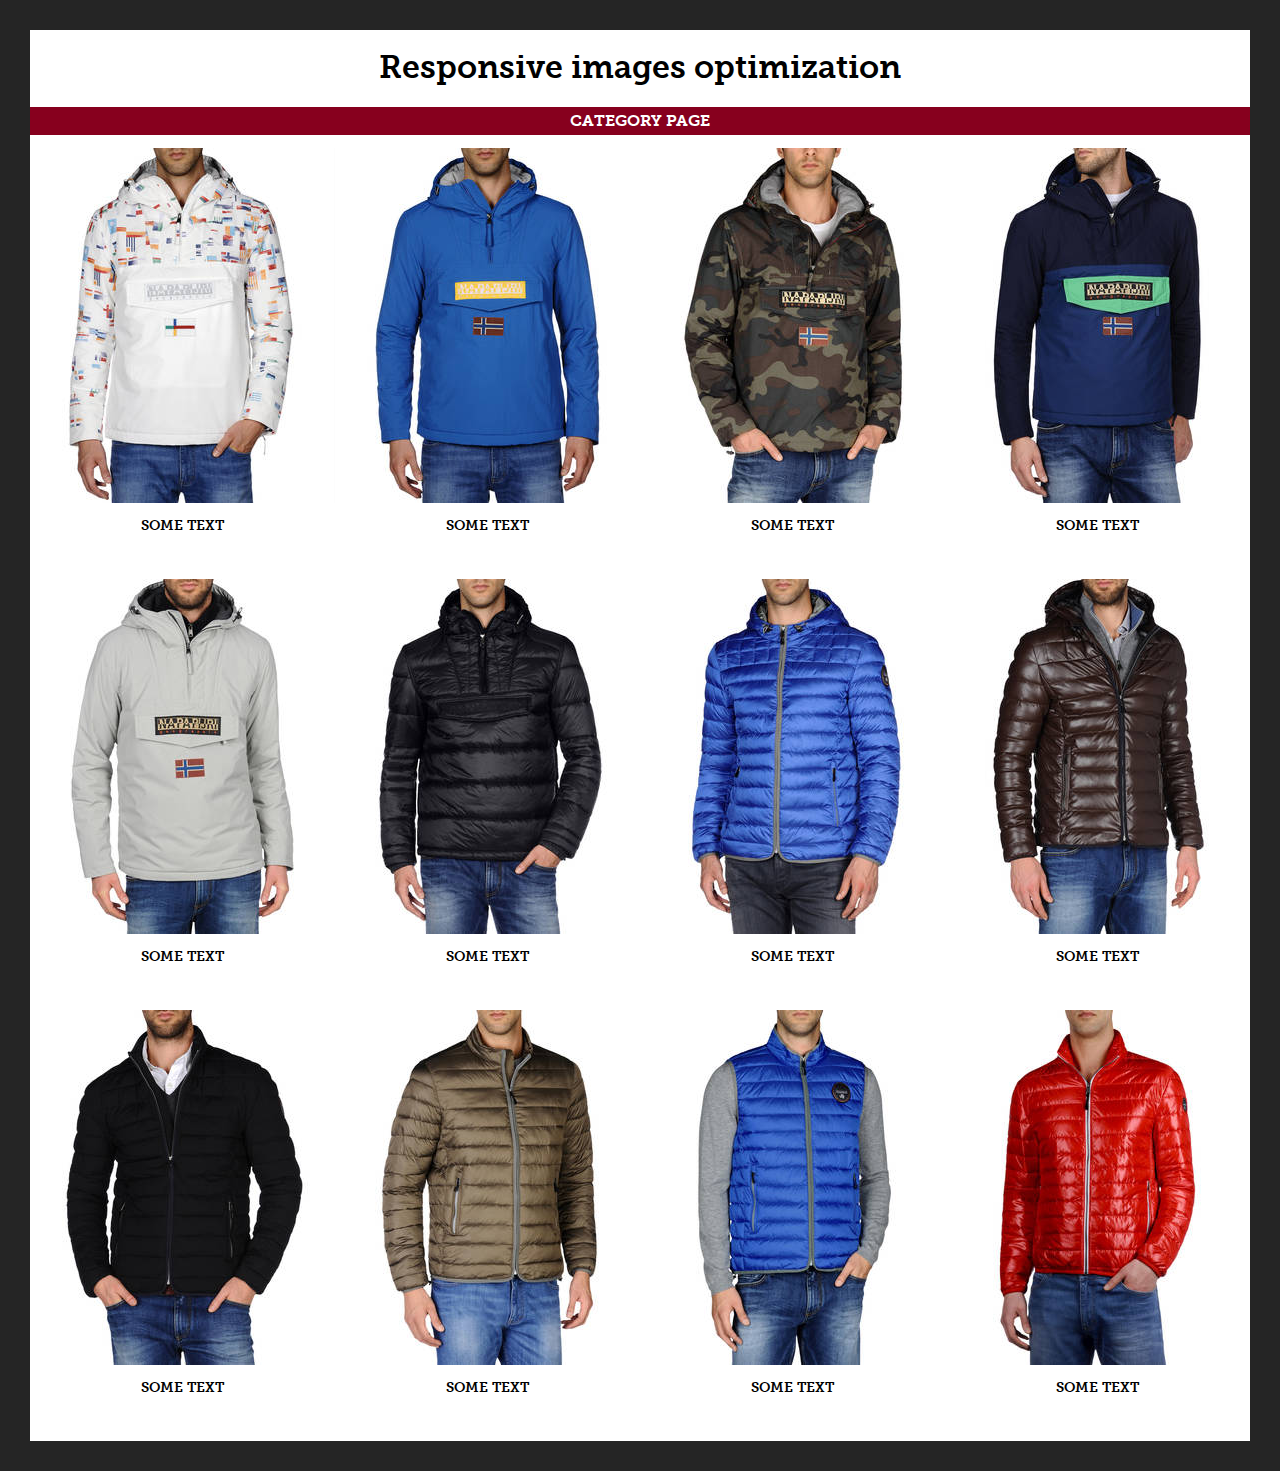
==== step1.html @ 43b64e68 "First commit" ====
<!doctype html>
<html>
<head>
    <meta charset="UTF-8">
    <meta http-equiv="X-UA-Compatible" content="IE=edge,chrome=1">
    <meta name="viewport" content="width=device-width, initial-scale=1">
    <title>LazyLoad example of usage with srcset and sizes</title>
    <link rel="stylesheet" href="css/style-step1.css">
    <script src="js/vendor/picturefill/dist/picturefill.min.js" async></script>
</head>
<body>
<div class="container">
    <header>
        <h1>Responsive images optimization</h1>
    </header>
    <section>
        <h2>Category page</h2>
        <ul class="products cf">
            <li><img src="img/napas/41596512KD_99_n_f_305w.jpg"
                     srcset="img/napas/41596512KD_99_n_f_241w.jpg 241w,
                        img/napas/41596512KD_99_n_f_305w.jpg 305w,
                        img/napas/41596512KD_99_n_f_320w.jpg 320w,
                        img/napas/41596512KD_99_n_f_374w.jpg 374w,
                        img/napas/41596512KD_99_n_f_472w.jpg 472w,
                        img/napas/41596512KD_99_n_f_482w.jpg 482w,
                        img/napas/41596512KD_99_n_f_568w.jpg 568w,
                        img/napas/41596512KD_99_n_f_610w.jpg 610w,
                        img/napas/41596512KD_99_n_f_666w.jpg 666w"
                     sizes="(min-width: 1280px) 305px,
                        (min-width: 1024px) calc((100vw - 60px) / 4),
                        (min-width: 768px) calc((100vw - 60px) / 3),
                        50vw"
                     alt="A product image">
                <div class="title">SOME TEXT</div></li>
            <li><img src="img/napas/41596480EX_99_n_f_305w.jpg"
                     srcset="img/napas/41596480EX_99_n_f_241w.jpg 241w, 
                        img/napas/41596480EX_99_n_f_305w.jpg 305w, 
                        img/napas/41596480EX_99_n_f_320w.jpg 320w, 
                        img/napas/41596480EX_99_n_f_374w.jpg 374w, 
                        img/napas/41596480EX_99_n_f_472w.jpg 472w, 
                        img/napas/41596480EX_99_n_f_482w.jpg 482w, 
                        img/napas/41596480EX_99_n_f_568w.jpg 568w, 
                        img/napas/41596480EX_99_n_f_610w.jpg 610w, 
                        img/napas/41596480EX_99_n_f_666w.jpg 666w"
                     sizes="(min-width: 1280px) 305px,
                        (min-width: 1024px) calc((100vw - 60px) / 4),
                        (min-width: 768px) calc((100vw - 60px) / 3),
                        50vw"
                     alt="A product image">
                <div class="title">SOME TEXT</div></li>
            <li><img src="img/napas/41546683PX_99_n_f_305w.jpg"
                     srcset="img/napas/41546683PX_99_n_f_241w.jpg 241w, 
                        img/napas/41546683PX_99_n_f_305w.jpg 305w, 
                        img/napas/41546683PX_99_n_f_320w.jpg 320w, 
                        img/napas/41546683PX_99_n_f_374w.jpg 374w, 
                        img/napas/41546683PX_99_n_f_472w.jpg 472w, 
                        img/napas/41546683PX_99_n_f_482w.jpg 482w, 
                        img/napas/41546683PX_99_n_f_568w.jpg 568w, 
                        img/napas/41546683PX_99_n_f_610w.jpg 610w, 
                        img/napas/41546683PX_99_n_f_666w.jpg 666w"
                     sizes="(min-width: 1280px) 305px,
                        (min-width: 1024px) calc((100vw - 60px) / 4),
                        (min-width: 768px) calc((100vw - 60px) / 3),
                        50vw"
                     alt="A product image">
                <div class="title">SOME TEXT</div></li>
            <li><img src="img/napas/41606086KS_99_n_f_305w.jpg"
                     srcset="img/napas/41606086KS_99_n_f_241w.jpg 241w, 
                        img/napas/41606086KS_99_n_f_305w.jpg 305w, 
                        img/napas/41606086KS_99_n_f_320w.jpg 320w, 
                        img/napas/41606086KS_99_n_f_374w.jpg 374w, 
                        img/napas/41606086KS_99_n_f_472w.jpg 472w, 
                        img/napas/41606086KS_99_n_f_482w.jpg 482w, 
                        img/napas/41606086KS_99_n_f_568w.jpg 568w, 
                        img/napas/41606086KS_99_n_f_610w.jpg 610w, 
                        img/napas/41606086KS_99_n_f_666w.jpg 666w"
                     sizes="(min-width: 1280px) 305px,
                        (min-width: 1024px) calc((100vw - 60px) / 4),
                        (min-width: 768px) calc((100vw - 60px) / 3),
                        50vw"
                     alt="A product image">
                <div class="title">SOME TEXT</div></li>
            <li><img src="img/napas/41465145HE_99_n_f_305w.jpg"
                     srcset="img/napas/41465145HE_99_n_f_241w.jpg 241w, 
                        img/napas/41465145HE_99_n_f_305w.jpg 305w, 
                        img/napas/41465145HE_99_n_f_320w.jpg 320w, 
                        img/napas/41465145HE_99_n_f_374w.jpg 374w, 
                        img/napas/41465145HE_99_n_f_472w.jpg 472w, 
                        img/napas/41465145HE_99_n_f_482w.jpg 482w, 
                        img/napas/41465145HE_99_n_f_568w.jpg 568w, 
                        img/napas/41465145HE_99_n_f_610w.jpg 610w, 
                        img/napas/41465145HE_99_n_f_666w.jpg 666w"
                     sizes="(min-width: 1280px) 305px,
                        (min-width: 1024px) calc((100vw - 60px) / 4),
                        (min-width: 768px) calc((100vw - 60px) / 3),
                        50vw"
                     alt="A product image">
                <div class="title">SOME TEXT</div></li>
            <li><img src="img/napas/41546684VP_99_n_f_305w.jpg"
                     srcset="img/napas/41546684VP_99_n_f_241w.jpg 241w, 
                        img/napas/41546684VP_99_n_f_305w.jpg 305w, 
                        img/napas/41546684VP_99_n_f_320w.jpg 320w, 
                        img/napas/41546684VP_99_n_f_374w.jpg 374w, 
                        img/napas/41546684VP_99_n_f_472w.jpg 472w, 
                        img/napas/41546684VP_99_n_f_482w.jpg 482w, 
                        img/napas/41546684VP_99_n_f_568w.jpg 568w, 
                        img/napas/41546684VP_99_n_f_610w.jpg 610w, 
                        img/napas/41546684VP_99_n_f_666w.jpg 666w"
                     sizes="(min-width: 1280px) 305px,
                        (min-width: 1024px) calc((100vw - 60px) / 4),
                        (min-width: 768px) calc((100vw - 60px) / 3),
                        50vw"
                     alt="A product image">
                <div class="title">SOME TEXT</div></li>
            <li><img src="img/napas/41575839LK_99_n_f_305w.jpg"
                     srcset="img/napas/41575839LK_99_n_f_241w.jpg 241w, 
                        img/napas/41575839LK_99_n_f_305w.jpg 305w, 
                        img/napas/41575839LK_99_n_f_320w.jpg 320w, 
                        img/napas/41575839LK_99_n_f_374w.jpg 374w, 
                        img/napas/41575839LK_99_n_f_472w.jpg 472w, 
                        img/napas/41575839LK_99_n_f_482w.jpg 482w, 
                        img/napas/41575839LK_99_n_f_568w.jpg 568w, 
                        img/napas/41575839LK_99_n_f_610w.jpg 610w, 
                        img/napas/41575839LK_99_n_f_666w.jpg 666w"
                     sizes="(min-width: 1280px) 305px,
                        (min-width: 1024px) calc((100vw - 60px) / 4),
                        (min-width: 768px) calc((100vw - 60px) / 3),
                        50vw"
                     alt="A product image">
                <div class="title">SOME TEXT</div></li>
            <li><img src="img/napas/41612725RP_99_n_f_305w.jpg"
                     srcset="img/napas/41612725RP_99_n_f_241w.jpg 241w, 
                        img/napas/41612725RP_99_n_f_305w.jpg 305w, 
                        img/napas/41612725RP_99_n_f_320w.jpg 320w, 
                        img/napas/41612725RP_99_n_f_374w.jpg 374w, 
                        img/napas/41612725RP_99_n_f_472w.jpg 472w, 
                        img/napas/41612725RP_99_n_f_482w.jpg 482w, 
                        img/napas/41612725RP_99_n_f_568w.jpg 568w, 
                        img/napas/41612725RP_99_n_f_610w.jpg 610w, 
                        img/napas/41612725RP_99_n_f_666w.jpg 666w"
                     sizes="(min-width: 1280px) 305px,
                        (min-width: 1024px) calc((100vw - 60px) / 4),
                        (min-width: 768px) calc((100vw - 60px) / 3),
                        50vw"
                     alt="A product image">
                <div class="title">SOME TEXT</div></li>
            <li><img src="img/napas/41610573NJ_99_n_f_305w.jpg"
                     srcset="img/napas/41610573NJ_99_n_f_241w.jpg 241w, 
                        img/napas/41610573NJ_99_n_f_305w.jpg 305w, 
                        img/napas/41610573NJ_99_n_f_320w.jpg 320w, 
                        img/napas/41610573NJ_99_n_f_374w.jpg 374w, 
                        img/napas/41610573NJ_99_n_f_472w.jpg 472w, 
                        img/napas/41610573NJ_99_n_f_482w.jpg 482w, 
                        img/napas/41610573NJ_99_n_f_568w.jpg 568w, 
                        img/napas/41610573NJ_99_n_f_610w.jpg 610w, 
                        img/napas/41610573NJ_99_n_f_666w.jpg 666w"
                     sizes="(min-width: 1280px) 305px,
                        (min-width: 1024px) calc((100vw - 60px) / 4),
                        (min-width: 768px) calc((100vw - 60px) / 3),
                        50vw"
                     alt="A product image">
                <div class="title">SOME TEXT</div></li>
            <li><img src="img/napas/41546652LE_99_n_f_305w.jpg"
                     srcset="img/napas/41546652LE_99_n_f_241w.jpg 241w, 
                        img/napas/41546652LE_99_n_f_305w.jpg 305w, 
                        img/napas/41546652LE_99_n_f_320w.jpg 320w, 
                        img/napas/41546652LE_99_n_f_374w.jpg 374w, 
                        img/napas/41546652LE_99_n_f_472w.jpg 472w, 
                        img/napas/41546652LE_99_n_f_482w.jpg 482w, 
                        img/napas/41546652LE_99_n_f_568w.jpg 568w, 
                        img/napas/41546652LE_99_n_f_610w.jpg 610w, 
                        img/napas/41546652LE_99_n_f_666w.jpg 666w"
                     sizes="(min-width: 1280px) 305px,
                        (min-width: 1024px) calc((100vw - 60px) / 4),
                        (min-width: 768px) calc((100vw - 60px) / 3),
                        50vw"
                     alt="A product image">
                <div class="title">SOME TEXT</div></li>
            <li><img src="img/napas/41494480KA_99_n_f_305w.jpg"
                     srcset="img/napas/41494480KA_99_n_f_241w.jpg 241w, 
                        img/napas/41494480KA_99_n_f_305w.jpg 305w, 
                        img/napas/41494480KA_99_n_f_320w.jpg 320w, 
                        img/napas/41494480KA_99_n_f_374w.jpg 374w, 
                        img/napas/41494480KA_99_n_f_472w.jpg 472w, 
                        img/napas/41494480KA_99_n_f_482w.jpg 482w, 
                        img/napas/41494480KA_99_n_f_568w.jpg 568w, 
                        img/napas/41494480KA_99_n_f_610w.jpg 610w, 
                        img/napas/41494480KA_99_n_f_666w.jpg 666w"
                     sizes="(min-width: 1280px) 305px,
                        (min-width: 1024px) calc((100vw - 60px) / 4),
                        (min-width: 768px) calc((100vw - 60px) / 3),
                        50vw"
                     alt="A product image">
                <div class="title">SOME TEXT</div></li>
            <li><img src="img/napas/41515972UV_99_n_f_305w.jpg"
                     srcset="img/napas/41515972UV_99_n_f_241w.jpg 241w, 
                        img/napas/41515972UV_99_n_f_305w.jpg 305w, 
                        img/napas/41515972UV_99_n_f_320w.jpg 320w, 
                        img/napas/41515972UV_99_n_f_374w.jpg 374w, 
                        img/napas/41515972UV_99_n_f_472w.jpg 472w, 
                        img/napas/41515972UV_99_n_f_482w.jpg 482w, 
                        img/napas/41515972UV_99_n_f_568w.jpg 568w, 
                        img/napas/41515972UV_99_n_f_610w.jpg 610w, 
                        img/napas/41515972UV_99_n_f_666w.jpg 666w"
                     sizes="(min-width: 1280px) 305px,
                        (min-width: 1024px) calc((100vw - 60px) / 4),
                        (min-width: 768px) calc((100vw - 60px) / 3),
                        50vw"
                     alt="A product image">
                <div class="title">SOME TEXT</div></li>
        </ul>
    </section>
</div>

</body>
</html>
---- css/style-step1.css ----
/* NORMALIZE */

html{font-family:sans-serif;-ms-text-size-adjust:100%;-webkit-text-size-adjust:100%}body{margin:0}article,aside,details,figcaption,figure,footer,header,hgroup,main,menu,nav,section,summary{display:block}audio,canvas,progress,video{display:inline-block;vertical-align:baseline}audio:not([controls]){display:none;height:0}[hidden],template{display:none}a{background-color:transparent}a:active,a:hover{outline:0}abbr[title]{border-bottom:1px dotted}b,strong{font-weight:bold}dfn{font-style:italic}h1{font-size:2em;margin:.67em 0}mark{background:#ff0;color:#000}small{font-size:80%}sub,sup{font-size:75%;line-height:0;position:relative;vertical-align:baseline}sup{top:-0.5em}sub{bottom:-0.25em}img{border:0}svg:not(:root){overflow:hidden}figure{margin:1em 40px}hr{box-sizing:content-box;height:0}pre{overflow:auto}code,kbd,pre,samp{font-family:monospace,monospace;font-size:1em}button,input,optgroup,select,textarea{color:inherit;font:inherit;margin:0}button{overflow:visible}button,select{text-transform:none}button,html input[type="button"],input[type="reset"],input[type="submit"]{-webkit-appearance:button;cursor:pointer}button[disabled],html input[disabled]{cursor:default}button::-moz-focus-inner,input::-moz-focus-inner{border:0;padding:0}input{line-height:normal}input[type="checkbox"],input[type="radio"]{box-sizing:border-box;padding:0}input[type="number"]::-webkit-inner-spin-button,input[type="number"]::-webkit-outer-spin-button{height:auto}input[type="search"]{-webkit-appearance:textfield;box-sizing:content-box}input[type="search"]::-webkit-search-cancel-button,input[type="search"]::-webkit-search-decoration{-webkit-appearance:none}fieldset{border:1px solid silver;margin:0 2px;padding:.35em .625em .75em}legend{border:0;padding:0}textarea{overflow:auto}optgroup{font-weight:bold}table{border-collapse:collapse;border-spacing:0}td,th{padding:0}

/* Changing the box model for the world! */

html {
    box-sizing: border-box;
}

*, *:before, *:after {
    box-sizing: inherit;
}

body {
    background-color: #252525;
}

/* Stretch image and remove their margin at the bottom */

img {
	display: block;
	width: 100%;
}


/* Font face! */

@font-face {
	font-family: "Museo Slab W01 700";
	src: url("../fonts/2ac411c9-defd-4f5a-90b0-7179cafd27f4.woff2") format("woff2"),
		 url("../fonts/2ac411c9-defd-4f5a-90b0-7179cafd27f4.woff") format("woff"),
		 url("../fonts/0c52b397-59d0-4df4-aa7c-06ac915a9f66.ttf") format("truetype");
}

body {
	font-family: "Museo Slab W01 700", serif;
}

/* Container. Default styles for small devices. 30px on both sides over 768px. Limit to 1280px wide. */

.container {
    background-color: white;
}
@media (min-width: 768px) {
    .container {
        max-width: 1220px;
        margin: 30px auto;
    }
}

header {
    padding: 0 20px;
}

h1, h2 {
    text-align: center;
}

h1 {
    margin-top: 0;
    padding-top: .6em;
    font-size: 32px;
    font-weight: bold;
}

h2 {
	font-size: 16px;
	text-transform: uppercase;
	padding: 0.3em;
	background: rgb(135,0,30);
	color: white;
}

p {
    font-family: sans-serif;
    font-size: 14px;
    line-height: 1.8;
}

/* Hiding images without a source or srcset attribute (in case we use lazy loading) */

img:not([srcset]):not([src]) {
    visibility: hidden;
}

/*
 * Category page
 * -------------
 */

/* Product list style reset */

.products {
    list-style-type: none;
    margin: 0;
    padding: 0;
}

.products .title {
	text-align: center;
	text-transform: uppercase;
	margin: 1em 0;
	font-size: 14px;
}

/* Product images lengths */

/* Half container width on small devices */
.products li {
    width: 50%;
    float: left;
    margin-bottom: 2em;
}

/* One third of the container from 768px viewport width */
@media (min-width: 768px) {
    .products li {
        width: 33.33333%;
    }
}

/* A quarter of the container screen from 1024px viewport width */
@media (min-width: 1024px) {
    .products li {
        width: 25%;
    }
}

/* Specific iPhone 6 portrait fix */
@media (width: 375px) {
    .products li {
        width: 187px;
    }
    .products li:nth-child(odd) {
        margin-right: 1px;
    }
}

/* Specific iPhone 6 landscape fix */
@media (width: 667px) {
    .products li {
        width: 333px;
    }
    .products li:nth-child(odd) {
        margin-right: 1px;
    }
}


/*
 * Product page
 * ------------
 */

.productWrapper {
	display: flex;
}

.altImgWrapper {
	float: left; /* Ignored where display flex is supported */
	flex-basis: 15%;
	flex-grow: 1;
}
.alternativeImages {
	margin: 0 auto 0 0;
	width: 60px;
	list-style-type: none;
	padding: 0 0 0 45px;
}
.alternativeImages li {
	margin-bottom: 20px;
}
.alternativeImages img {
	width: 60px;
	height: auto;
}

.mainImage {
	float: left;/* Ignored where display flex is supported */
	flex-basis: 436px;
	flex-grow: 1;
}
.mainImage img {
	width: 436px;
}

.productInfo {
	flex-basis: 34%;
	flex-grow: 1;
	padding-right: 60px;
}
.productInfo h1 {
	text-align: left;
}

.dropdown ul {
	list-style-type: none;
	margin: 0; padding: 0;
	display: flex;
	flex-wrap: wrap;
}
.dropdown li {
	margin: 0 3px 3px 0;
}

.colorSelection li {
	border: 1px solid transparent;
	padding: 2px;
}
.colorSelection li.selected {
	border: 1px solid #CCC;
	padding: 2px;
}
.colorSelection .rgbColor {
	width: 34px;
	height: 34px;
}

.sizeWSelection li {
	width: 40px;
	height: 40px;
	border: 1px solid #CCC;
	padding: 2px;
	display: flex;
	justify-content: center;
	align-items: center;
}
.sizeWSelection li.selected {
	background-color: #333;
	color: white;
}
.buttonBox {
	display: flex;
	flex-direction: column;
}
.buttonBox button {
	padding: 15px;
	text-transform: uppercase;
	margin: 5px 0;
}
.addItemToCart {
	background-color: #005187;
	color: white;
    border: 1px solid #005187;
}
.addItemToWishList {
	background-color: white;
	color: black;
    border: 1px solid #CCC;
}

/* The good old clearfix */

.cf:before,
.cf:after {
    content: " "; /* 1 */
    display: table; /* 2 */
}

.cf:after {
    clear: both;
}
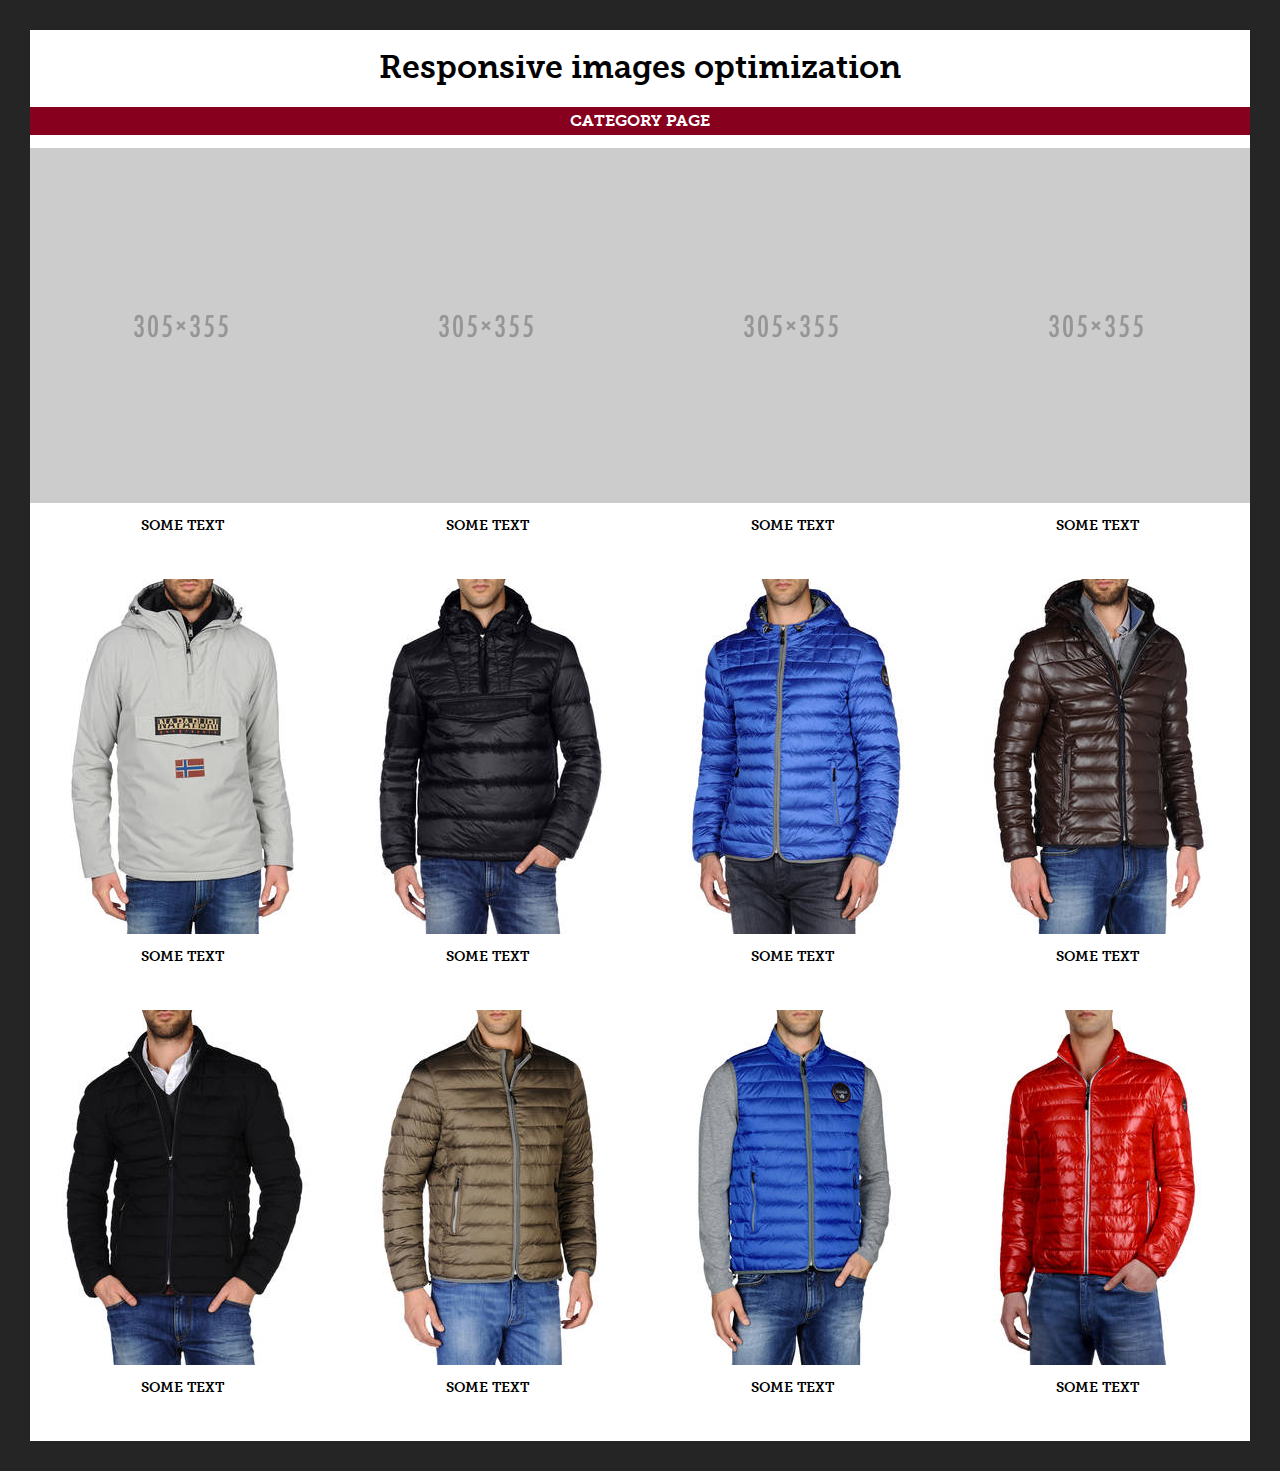
==== commit 708a323c: "Added compass, better structured, mixed real images and placeholders" ====
--- a/step1.html
+++ b/step1.html
@@ -16,70 +16,74 @@
     <section>
         <h2>Category page</h2>
         <ul class="products cf">
-            <li><img src="img/napas/41596512KD_99_n_f_305w.jpg"
-                     srcset="img/napas/41596512KD_99_n_f_241w.jpg 241w,
-                        img/napas/41596512KD_99_n_f_305w.jpg 305w,
-                        img/napas/41596512KD_99_n_f_320w.jpg 320w,
-                        img/napas/41596512KD_99_n_f_374w.jpg 374w,
-                        img/napas/41596512KD_99_n_f_472w.jpg 472w,
-                        img/napas/41596512KD_99_n_f_482w.jpg 482w,
-                        img/napas/41596512KD_99_n_f_568w.jpg 568w,
-                        img/napas/41596512KD_99_n_f_610w.jpg 610w,
-                        img/napas/41596512KD_99_n_f_666w.jpg 666w"
-                     sizes="(min-width: 1280px) 305px,
-                        (min-width: 1024px) calc((100vw - 60px) / 4),
-                        (min-width: 768px) calc((100vw - 60px) / 3),
-                        50vw"
-                     alt="A product image">
-                <div class="title">SOME TEXT</div></li>
-            <li><img src="img/napas/41596480EX_99_n_f_305w.jpg"
-                     srcset="img/napas/41596480EX_99_n_f_241w.jpg 241w, 
-                        img/napas/41596480EX_99_n_f_305w.jpg 305w, 
-                        img/napas/41596480EX_99_n_f_320w.jpg 320w, 
-                        img/napas/41596480EX_99_n_f_374w.jpg 374w, 
-                        img/napas/41596480EX_99_n_f_472w.jpg 472w, 
-                        img/napas/41596480EX_99_n_f_482w.jpg 482w, 
-                        img/napas/41596480EX_99_n_f_568w.jpg 568w, 
-                        img/napas/41596480EX_99_n_f_610w.jpg 610w, 
-                        img/napas/41596480EX_99_n_f_666w.jpg 666w"
-                     sizes="(min-width: 1280px) 305px,
-                        (min-width: 1024px) calc((100vw - 60px) / 4),
-                        (min-width: 768px) calc((100vw - 60px) / 3),
-                        50vw"
-                     alt="A product image">
-                <div class="title">SOME TEXT</div></li>
-            <li><img src="img/napas/41546683PX_99_n_f_305w.jpg"
-                     srcset="img/napas/41546683PX_99_n_f_241w.jpg 241w, 
-                        img/napas/41546683PX_99_n_f_305w.jpg 305w, 
-                        img/napas/41546683PX_99_n_f_320w.jpg 320w, 
-                        img/napas/41546683PX_99_n_f_374w.jpg 374w, 
-                        img/napas/41546683PX_99_n_f_472w.jpg 472w, 
-                        img/napas/41546683PX_99_n_f_482w.jpg 482w, 
-                        img/napas/41546683PX_99_n_f_568w.jpg 568w, 
-                        img/napas/41546683PX_99_n_f_610w.jpg 610w, 
-                        img/napas/41546683PX_99_n_f_666w.jpg 666w"
-                     sizes="(min-width: 1280px) 305px,
-                        (min-width: 1024px) calc((100vw - 60px) / 4),
-                        (min-width: 768px) calc((100vw - 60px) / 3),
-                        50vw"
-                     alt="A product image">
-                <div class="title">SOME TEXT</div></li>
-            <li><img src="img/napas/41606086KS_99_n_f_305w.jpg"
-                     srcset="img/napas/41606086KS_99_n_f_241w.jpg 241w, 
-                        img/napas/41606086KS_99_n_f_305w.jpg 305w, 
-                        img/napas/41606086KS_99_n_f_320w.jpg 320w, 
-                        img/napas/41606086KS_99_n_f_374w.jpg 374w, 
-                        img/napas/41606086KS_99_n_f_472w.jpg 472w, 
-                        img/napas/41606086KS_99_n_f_482w.jpg 482w, 
-                        img/napas/41606086KS_99_n_f_568w.jpg 568w, 
-                        img/napas/41606086KS_99_n_f_610w.jpg 610w, 
-                        img/napas/41606086KS_99_n_f_666w.jpg 666w"
-                     sizes="(min-width: 1280px) 305px,
-                        (min-width: 1024px) calc((100vw - 60px) / 4),
-                        (min-width: 768px) calc((100vw - 60px) / 3),
-                        50vw"
-                     alt="A product image">
-                <div class="title">SOME TEXT</div></li>
+            <li><img src="img/generic/305.png"
+                     srcset="img/generic/241.png 241w,
+                        img/generic/305.png 305w,
+                        img/generic/320.png 320w,
+                        img/generic/374.png 374w,
+                        img/generic/472.png 472w,
+                        img/generic/482.png 482w,
+                        img/generic/568.png 568w,
+                        img/generic/610.png 610w,
+                        img/generic/666.png 666w"
+                     sizes="(min-width: 1280px) 305px,
+                        (min-width: 1024px) calc((100vw - 60px) / 4),
+                        (min-width: 768px) calc((100vw - 60px) / 3),
+                        50vw"
+                     alt="A product image">
+                <div class="title">SOME TEXT</div>
+            </li>
+            <li><img src="img/generic/305.png"
+                     srcset="img/generic/241.png 241w,
+                        img/generic/305.png 305w,
+                        img/generic/320.png 320w,
+                        img/generic/374.png 374w,
+                        img/generic/472.png 472w,
+                        img/generic/482.png 482w,
+                        img/generic/568.png 568w,
+                        img/generic/610.png 610w,
+                        img/generic/666.png 666w"
+                     sizes="(min-width: 1280px) 305px,
+                        (min-width: 1024px) calc((100vw - 60px) / 4),
+                        (min-width: 768px) calc((100vw - 60px) / 3),
+                        50vw"
+                     alt="A product image">
+                <div class="title">SOME TEXT</div>
+            </li>
+            <li><img src="img/generic/305.png"
+                     srcset="img/generic/241.png 241w,
+                        img/generic/305.png 305w,
+                        img/generic/320.png 320w,
+                        img/generic/374.png 374w,
+                        img/generic/472.png 472w,
+                        img/generic/482.png 482w,
+                        img/generic/568.png 568w,
+                        img/generic/610.png 610w,
+                        img/generic/666.png 666w"
+                     sizes="(min-width: 1280px) 305px,
+                        (min-width: 1024px) calc((100vw - 60px) / 4),
+                        (min-width: 768px) calc((100vw - 60px) / 3),
+                        50vw"
+                     alt="A product image">
+                <div class="title">SOME TEXT</div>
+            </li>
+            <li><img src="img/generic/305.png"
+                     srcset="img/generic/241.png 241w,
+                        img/generic/305.png 305w,
+                        img/generic/320.png 320w,
+                        img/generic/374.png 374w,
+                        img/generic/472.png 472w,
+                        img/generic/482.png 482w,
+                        img/generic/568.png 568w,
+                        img/generic/610.png 610w,
+                        img/generic/666.png 666w"
+                     sizes="(min-width: 1280px) 305px,
+                        (min-width: 1024px) calc((100vw - 60px) / 4),
+                        (min-width: 768px) calc((100vw - 60px) / 3),
+                        50vw"
+                     alt="A product image">
+                <div class="title">SOME TEXT</div>
+            </li>
             <li><img src="img/napas/41465145HE_99_n_f_305w.jpg"
                      srcset="img/napas/41465145HE_99_n_f_241w.jpg 241w, 
                         img/napas/41465145HE_99_n_f_305w.jpg 305w, 
@@ -95,7 +99,8 @@
                         (min-width: 768px) calc((100vw - 60px) / 3),
                         50vw"
                      alt="A product image">
-                <div class="title">SOME TEXT</div></li>
+                <div class="title">SOME TEXT</div>
+            </li>
             <li><img src="img/napas/41546684VP_99_n_f_305w.jpg"
                      srcset="img/napas/41546684VP_99_n_f_241w.jpg 241w, 
                         img/napas/41546684VP_99_n_f_305w.jpg 305w, 
@@ -111,7 +116,8 @@
                         (min-width: 768px) calc((100vw - 60px) / 3),
                         50vw"
                      alt="A product image">
-                <div class="title">SOME TEXT</div></li>
+                <div class="title">SOME TEXT</div>
+            </li>
             <li><img src="img/napas/41575839LK_99_n_f_305w.jpg"
                      srcset="img/napas/41575839LK_99_n_f_241w.jpg 241w, 
                         img/napas/41575839LK_99_n_f_305w.jpg 305w, 
@@ -127,7 +133,8 @@
                         (min-width: 768px) calc((100vw - 60px) / 3),
                         50vw"
                      alt="A product image">
-                <div class="title">SOME TEXT</div></li>
+                <div class="title">SOME TEXT</div>
+            </li>
             <li><img src="img/napas/41612725RP_99_n_f_305w.jpg"
                      srcset="img/napas/41612725RP_99_n_f_241w.jpg 241w, 
                         img/napas/41612725RP_99_n_f_305w.jpg 305w, 
@@ -143,7 +150,8 @@
                         (min-width: 768px) calc((100vw - 60px) / 3),
                         50vw"
                      alt="A product image">
-                <div class="title">SOME TEXT</div></li>
+                <div class="title">SOME TEXT</div>
+            </li>
             <li><img src="img/napas/41610573NJ_99_n_f_305w.jpg"
                      srcset="img/napas/41610573NJ_99_n_f_241w.jpg 241w, 
                         img/napas/41610573NJ_99_n_f_305w.jpg 305w, 
@@ -159,7 +167,8 @@
                         (min-width: 768px) calc((100vw - 60px) / 3),
                         50vw"
                      alt="A product image">
-                <div class="title">SOME TEXT</div></li>
+                <div class="title">SOME TEXT</div>
+            </li>
             <li><img src="img/napas/41546652LE_99_n_f_305w.jpg"
                      srcset="img/napas/41546652LE_99_n_f_241w.jpg 241w, 
                         img/napas/41546652LE_99_n_f_305w.jpg 305w, 
@@ -175,7 +184,8 @@
                         (min-width: 768px) calc((100vw - 60px) / 3),
                         50vw"
                      alt="A product image">
-                <div class="title">SOME TEXT</div></li>
+                <div class="title">SOME TEXT</div>
+            </li>
             <li><img src="img/napas/41494480KA_99_n_f_305w.jpg"
                      srcset="img/napas/41494480KA_99_n_f_241w.jpg 241w, 
                         img/napas/41494480KA_99_n_f_305w.jpg 305w, 
@@ -191,7 +201,8 @@
                         (min-width: 768px) calc((100vw - 60px) / 3),
                         50vw"
                      alt="A product image">
-                <div class="title">SOME TEXT</div></li>
+                <div class="title">SOME TEXT</div>
+            </li>
             <li><img src="img/napas/41515972UV_99_n_f_305w.jpg"
                      srcset="img/napas/41515972UV_99_n_f_241w.jpg 241w, 
                         img/napas/41515972UV_99_n_f_305w.jpg 305w, 
@@ -207,7 +218,8 @@
                         (min-width: 768px) calc((100vw - 60px) / 3),
                         50vw"
                      alt="A product image">
-                <div class="title">SOME TEXT</div></li>
+                <div class="title">SOME TEXT</div>
+            </li>
         </ul>
     </section>
 </div>
--- a/css/style-step1.css
+++ b/css/style-step1.css
@@ -1,263 +1,2 @@
-/* NORMALIZE */
-
-html{font-family:sans-serif;-ms-text-size-adjust:100%;-webkit-text-size-adjust:100%}body{margin:0}article,aside,details,figcaption,figure,footer,header,hgroup,main,menu,nav,section,summary{display:block}audio,canvas,progress,video{display:inline-block;vertical-align:baseline}audio:not([controls]){display:none;height:0}[hidden],template{display:none}a{background-color:transparent}a:active,a:hover{outline:0}abbr[title]{border-bottom:1px dotted}b,strong{font-weight:bold}dfn{font-style:italic}h1{font-size:2em;margin:.67em 0}mark{background:#ff0;color:#000}small{font-size:80%}sub,sup{font-size:75%;line-height:0;position:relative;vertical-align:baseline}sup{top:-0.5em}sub{bottom:-0.25em}img{border:0}svg:not(:root){overflow:hidden}figure{margin:1em 40px}hr{box-sizing:content-box;height:0}pre{overflow:auto}code,kbd,pre,samp{font-family:monospace,monospace;font-size:1em}button,input,optgroup,select,textarea{color:inherit;font:inherit;margin:0}button{overflow:visible}button,select{text-transform:none}button,html input[type="button"],input[type="reset"],input[type="submit"]{-webkit-appearance:button;cursor:pointer}button[disabled],html input[disabled]{cursor:default}button::-moz-focus-inner,input::-moz-focus-inner{border:0;padding:0}input{line-height:normal}input[type="checkbox"],input[type="radio"]{box-sizing:border-box;padding:0}input[type="number"]::-webkit-inner-spin-button,input[type="number"]::-webkit-outer-spin-button{height:auto}input[type="search"]{-webkit-appearance:textfield;box-sizing:content-box}input[type="search"]::-webkit-search-cancel-button,input[type="search"]::-webkit-search-decoration{-webkit-appearance:none}fieldset{border:1px solid silver;margin:0 2px;padding:.35em .625em .75em}legend{border:0;padding:0}textarea{overflow:auto}optgroup{font-weight:bold}table{border-collapse:collapse;border-spacing:0}td,th{padding:0}
-
-/* Changing the box model for the world! */
-
-html {
-    box-sizing: border-box;
-}
-
-*, *:before, *:after {
-    box-sizing: inherit;
-}
-
-body {
-    background-color: #252525;
-}
-
-/* Stretch image and remove their margin at the bottom */
-
-img {
-	display: block;
-	width: 100%;
-}
-
-
-/* Font face! */
-
-@font-face {
-	font-family: "Museo Slab W01 700";
-	src: url("../fonts/2ac411c9-defd-4f5a-90b0-7179cafd27f4.woff2") format("woff2"),
-		 url("../fonts/2ac411c9-defd-4f5a-90b0-7179cafd27f4.woff") format("woff"),
-		 url("../fonts/0c52b397-59d0-4df4-aa7c-06ac915a9f66.ttf") format("truetype");
-}
-
-body {
-	font-family: "Museo Slab W01 700", serif;
-}
-
-/* Container. Default styles for small devices. 30px on both sides over 768px. Limit to 1280px wide. */
-
-.container {
-    background-color: white;
-}
-@media (min-width: 768px) {
-    .container {
-        max-width: 1220px;
-        margin: 30px auto;
-    }
-}
-
-header {
-    padding: 0 20px;
-}
-
-h1, h2 {
-    text-align: center;
-}
-
-h1 {
-    margin-top: 0;
-    padding-top: .6em;
-    font-size: 32px;
-    font-weight: bold;
-}
-
-h2 {
-	font-size: 16px;
-	text-transform: uppercase;
-	padding: 0.3em;
-	background: rgb(135,0,30);
-	color: white;
-}
-
-p {
-    font-family: sans-serif;
-    font-size: 14px;
-    line-height: 1.8;
-}
-
-/* Hiding images without a source or srcset attribute (in case we use lazy loading) */
-
-img:not([srcset]):not([src]) {
-    visibility: hidden;
-}
-
-/*
- * Category page
- * -------------
- */
-
-/* Product list style reset */
-
-.products {
-    list-style-type: none;
-    margin: 0;
-    padding: 0;
-}
-
-.products .title {
-	text-align: center;
-	text-transform: uppercase;
-	margin: 1em 0;
-	font-size: 14px;
-}
-
-/* Product images lengths */
-
-/* Half container width on small devices */
-.products li {
-    width: 50%;
-    float: left;
-    margin-bottom: 2em;
-}
-
-/* One third of the container from 768px viewport width */
-@media (min-width: 768px) {
-    .products li {
-        width: 33.33333%;
-    }
-}
-
-/* A quarter of the container screen from 1024px viewport width */
-@media (min-width: 1024px) {
-    .products li {
-        width: 25%;
-    }
-}
-
-/* Specific iPhone 6 portrait fix */
-@media (width: 375px) {
-    .products li {
-        width: 187px;
-    }
-    .products li:nth-child(odd) {
-        margin-right: 1px;
-    }
-}
-
-/* Specific iPhone 6 landscape fix */
-@media (width: 667px) {
-    .products li {
-        width: 333px;
-    }
-    .products li:nth-child(odd) {
-        margin-right: 1px;
-    }
-}
-
-
-/*
- * Product page
- * ------------
- */
-
-.productWrapper {
-	display: flex;
-}
-
-.altImgWrapper {
-	float: left; /* Ignored where display flex is supported */
-	flex-basis: 15%;
-	flex-grow: 1;
-}
-.alternativeImages {
-	margin: 0 auto 0 0;
-	width: 60px;
-	list-style-type: none;
-	padding: 0 0 0 45px;
-}
-.alternativeImages li {
-	margin-bottom: 20px;
-}
-.alternativeImages img {
-	width: 60px;
-	height: auto;
-}
-
-.mainImage {
-	float: left;/* Ignored where display flex is supported */
-	flex-basis: 436px;
-	flex-grow: 1;
-}
-.mainImage img {
-	width: 436px;
-}
-
-.productInfo {
-	flex-basis: 34%;
-	flex-grow: 1;
-	padding-right: 60px;
-}
-.productInfo h1 {
-	text-align: left;
-}
-
-.dropdown ul {
-	list-style-type: none;
-	margin: 0; padding: 0;
-	display: flex;
-	flex-wrap: wrap;
-}
-.dropdown li {
-	margin: 0 3px 3px 0;
-}
-
-.colorSelection li {
-	border: 1px solid transparent;
-	padding: 2px;
-}
-.colorSelection li.selected {
-	border: 1px solid #CCC;
-	padding: 2px;
-}
-.colorSelection .rgbColor {
-	width: 34px;
-	height: 34px;
-}
-
-.sizeWSelection li {
-	width: 40px;
-	height: 40px;
-	border: 1px solid #CCC;
-	padding: 2px;
-	display: flex;
-	justify-content: center;
-	align-items: center;
-}
-.sizeWSelection li.selected {
-	background-color: #333;
-	color: white;
-}
-.buttonBox {
-	display: flex;
-	flex-direction: column;
-}
-.buttonBox button {
-	padding: 15px;
-	text-transform: uppercase;
-	margin: 5px 0;
-}
-.addItemToCart {
-	background-color: #005187;
-	color: white;
-    border: 1px solid #005187;
-}
-.addItemToWishList {
-	background-color: white;
-	color: black;
-    border: 1px solid #CCC;
-}
-
-/* The good old clearfix */
-
-.cf:before,
-.cf:after {
-    content: " "; /* 1 */
-    display: table; /* 2 */
-}
-
-.cf:after {
-    clear: both;
-}+html{font-family:sans-serif;-ms-text-size-adjust:100%;-webkit-text-size-adjust:100%}body{margin:0}article,aside,details,figcaption,figure,footer,header,main,menu,nav,section,summary{display:block}audio,canvas,progress,video{display:inline-block;vertical-align:baseline}audio:not([controls]){display:none;height:0}[hidden],template{display:none}a{background-color:transparent}a:active,a:hover{outline:0}abbr[title]{border-bottom:1px dotted}b,strong{font-weight:bold}dfn{font-style:italic}h1{font-size:2em;margin:0.67em 0}mark{background:#ff0;color:#000}small{font-size:80%}sub,sup{font-size:75%;line-height:0;position:relative;vertical-align:baseline}sup{top:-0.5em}sub{bottom:-0.25em}img{border:0}svg:not(:root){overflow:hidden}figure{margin:1em 40px}hr{box-sizing:content-box;height:0}pre{overflow:auto}code,kbd,pre,samp{font-family:monospace, monospace;font-size:1em}button,input,optgroup,select,textarea{color:inherit;font:inherit;margin:0}button{overflow:visible}button,select{text-transform:none}button,html input[type="button"],input[type="reset"],input[type="submit"]{-webkit-appearance:button;cursor:pointer}button[disabled],html input[disabled]{cursor:default}button::-moz-focus-inner,input::-moz-focus-inner{border:0;padding:0}input{line-height:normal}input[type="checkbox"],input[type="radio"]{box-sizing:border-box;padding:0}input[type="number"]::-webkit-inner-spin-button,input[type="number"]::-webkit-outer-spin-button{height:auto}input[type="search"]{-webkit-appearance:textfield;box-sizing:content-box}input[type="search"]::-webkit-search-cancel-button,input[type="search"]::-webkit-search-decoration{-webkit-appearance:none}fieldset{border:1px solid silver;margin:0 2px;padding:0.35em 0.625em 0.75em}legend{border:0;padding:0}textarea{overflow:auto}optgroup{font-weight:bold}table{border-collapse:collapse;border-spacing:0}td,th{padding:0}html{box-sizing:border-box}*,*:before,*:after{box-sizing:inherit}body{background-color:#252525}@font-face{font-family:"Museo Slab W01 700";src:url("../fonts/2ac411c9-defd-4f5a-90b0-7179cafd27f4.woff2") format("woff2"),url("../fonts/2ac411c9-defd-4f5a-90b0-7179cafd27f4.woff") format("woff"),url("../fonts/0c52b397-59d0-4df4-aa7c-06ac915a9f66.ttf") format("truetype")}body{font-family:"Museo Slab W01 700", serif}.container{background-color:white}@media (min-width: 768px){.container{margin:30px}}@media (min-width: 1280px){.container{max-width:1220px;margin:30px auto}}header{padding:0 20px}h1,h2{text-align:center}h1{margin-top:0;padding-top:.6em;font-size:32px;font-weight:bold}h2{font-size:16px;text-transform:uppercase;padding:0.3em;background:#87001e;color:white}p{font-family:sans-serif;font-size:14px;line-height:1.8}img:not([srcset]):not([src]){visibility:hidden}.products{list-style-type:none;margin:0;padding:0}.products .title{text-align:center;text-transform:uppercase;margin:1em 0;font-size:14px}.products li{width:50%;float:left;margin-bottom:2em}@media (min-width: 768px){.products li{width:33.33333%}}@media (min-width: 1024px){.products li{width:25%}}@media (width: 375px){.products li{width:187px}.products li:nth-child(odd){margin-right:1px}}@media (width: 667px){.products li{width:333px}.products li:nth-child(odd){margin-right:1px}}.products img{display:block;width:100%;height:auto}.productWrapper{display:flex}.altImgWrapper{float:left;flex-basis:15%;flex-grow:1}.alternativeImages{margin:0 auto 0 0;width:60px;list-style-type:none;padding:0 0 0 45px}.alternativeImages li{margin-bottom:20px}.alternativeImages img{width:60px;height:auto}.mainImage{float:left;flex-basis:436px;flex-grow:1}.mainImage img{width:436px}.productInfo{flex-basis:34%;flex-grow:1;padding-right:60px}.productInfo h1{text-align:left}.dropdown ul{list-style-type:none;margin:0;padding:0;display:flex;flex-wrap:wrap}.dropdown li{margin:0 3px 3px 0}.colorSelection li{border:1px solid transparent;padding:2px}.colorSelection li.selected{border:1px solid #CCC;padding:2px}.colorSelection .rgbColor{width:34px;height:34px}.sizeWSelection li{width:40px;height:40px;border:1px solid #CCC;padding:2px;display:flex;justify-content:center;align-items:center}.sizeWSelection li.selected{background-color:#333;color:white}.buttonBox{display:flex;flex-direction:column}.buttonBox button{padding:15px;text-transform:uppercase;margin:5px 0}.addItemToCart{background-color:#005187;color:white;border:1px solid #005187}.addItemToWishList{background-color:white;color:black;border:1px solid #CCC}.cf:before,.cf:after{content:" ";display:table}.cf:after{clear:both}
+/*# sourceMappingURL=style-step1.css.map */
